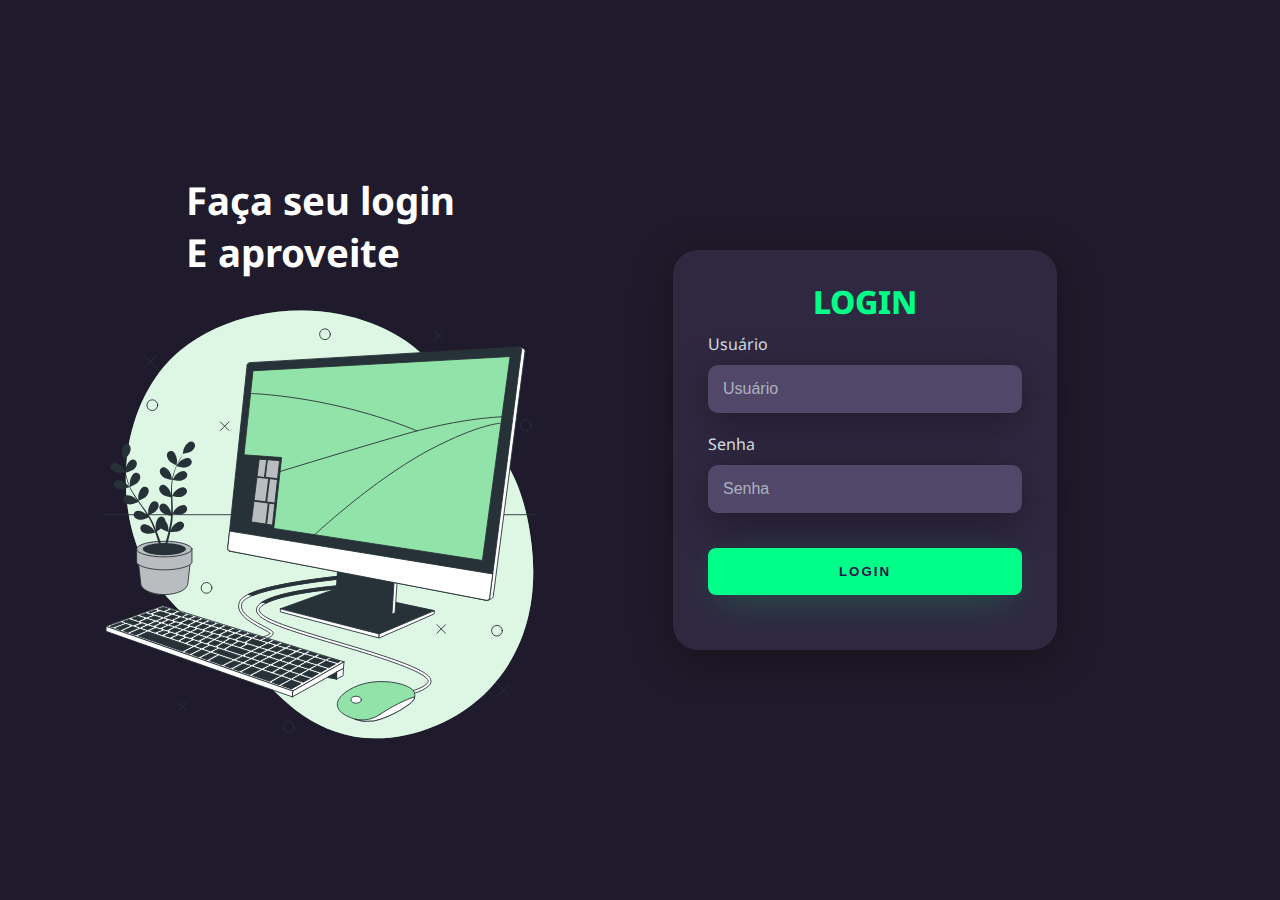
==== login.html @ 9eda525d "Dando inicio ao projeto, fazendo HTML e CSS, e deixando um pouco responsivo." ====
<!DOCTYPE html>
<html lang="pt-br">

<head>
    <meta charset="UTF-8">
    <meta name="viewport" content="width=device-width, initial-scale=1.0">
    <title>Cartão - Login</title>
    <link rel="stylesheet" href="src/login.css">
</head>

<body>
    <div class="main-login">
        <div class="left-login">
            <h1>Faça seu login <br>E aproveite</h1>
            <img src="src/login.svg" class="left-login-img" alt="">
        </div>

        <div class="right-login">
            <div class="card-login">
                <h1>LOGIN</h1>
                <div class="textfield">
                    <label for="user">Usuário</label>
                    <input type="text" name="user" placeholder="Usuário">
                </div>
                <div class="textfield">
                    <label for="pass">Senha</label>
                    <input type="password" name="pass" placeholder="Senha">
                </div>
                <button class="btn-login">Login</button>
            </div>
        </div>
    </div>
</body>

</html>
---- src/login.css ----
@import url('https://fonts.googleapis.com/css2?family=Noto+Sans:ital,wght@0,100..900;1,100..900&display=swap');

body {
    margin: 0;
    font-family: 'Noto Sans', sans-serif;
}

body * {
    box-sizing: border-box;
}

.main-login {
    width: 100vw;
    height: 100vh;
    background: #201b2c;
    display: flex;
    justify-content: center;
    align-items: center;
}

.left-login {
    width: 50vh;
    height: 100vh;
    display: flex;
    justify-content: center;
    align-items: center;
    flex-direction: column;
}

.left-login > h1 {
    color: white;
    font-size: 3vw;
}

.left-login-img {
    width: 35vw;

}

.right-login {
    width: 50vw;
    height: 100vh;
    display: flex;
    justify-content: center;
    align-items: center;
}

.card-login {
    width: 60%;
    display: flex;
    justify-content: center;
    align-items: center;
    flex-direction: column;
    padding: 30px 35px;
    background: #2f2841;
    border-radius: 25px;
    box-shadow: 0 10px 40px #00000056;
}

.card-login > h1 {
    color: #00ff88;
    font-weight: 800;
    margin: 0;
}

.textfield {
    width: 100%;
    display: flex;
    flex-direction: column;
    align-items: flex-start;
    justify-content: center;
    margin: 10px 0;
}

.textfield > input {
    width: 100%;
    border: none;
    border-radius: 10px;
    padding: 15px;
    background: #514869;
    color: #f0ffffde;
    font-size: 12pt;
    box-shadow: 0 10px 40px #00000056;
    outline: none;
    box-sizing: border-box;
}

.textfield > label {
    color: #f0ffffde;
    margin-bottom: 10px;

}

.textfield > input::placeholder {
    color: #F0FFFF94;
}

.btn-login {
    width: 100%;
    padding: 16px 0;
    margin: 25px;
    border: none;
    border-radius: 8px;
    outline: none;
    text-transform: uppercase;
    font-weight: 800;
    letter-spacing: 2px;
    color: #2b134b;
    background: #00ff88;
    cursor: pointer;
    box-shadow: 0 10px 40px -12px #00ff8052;
}

.btn-login:hover {
    background: #2b134b;
    color: #00ff88;
}

@media only screen and (max-width: 950px){
    .card-login{
        width: 85%;
    }
}

@media only screen and (max-width: 600px){
    .main-login {
        flex-direction: column;
    }
    .left-login > h1 {
        display: none;
    }

    .left-login{
        width: 100%;
        height: auto;
    }
    .right-login{
        width: 100%;
        height: auto;
    }

    .left-login-img {
        width: 50vw;
    }

    .card-login {
        width: 90%;
    }
}
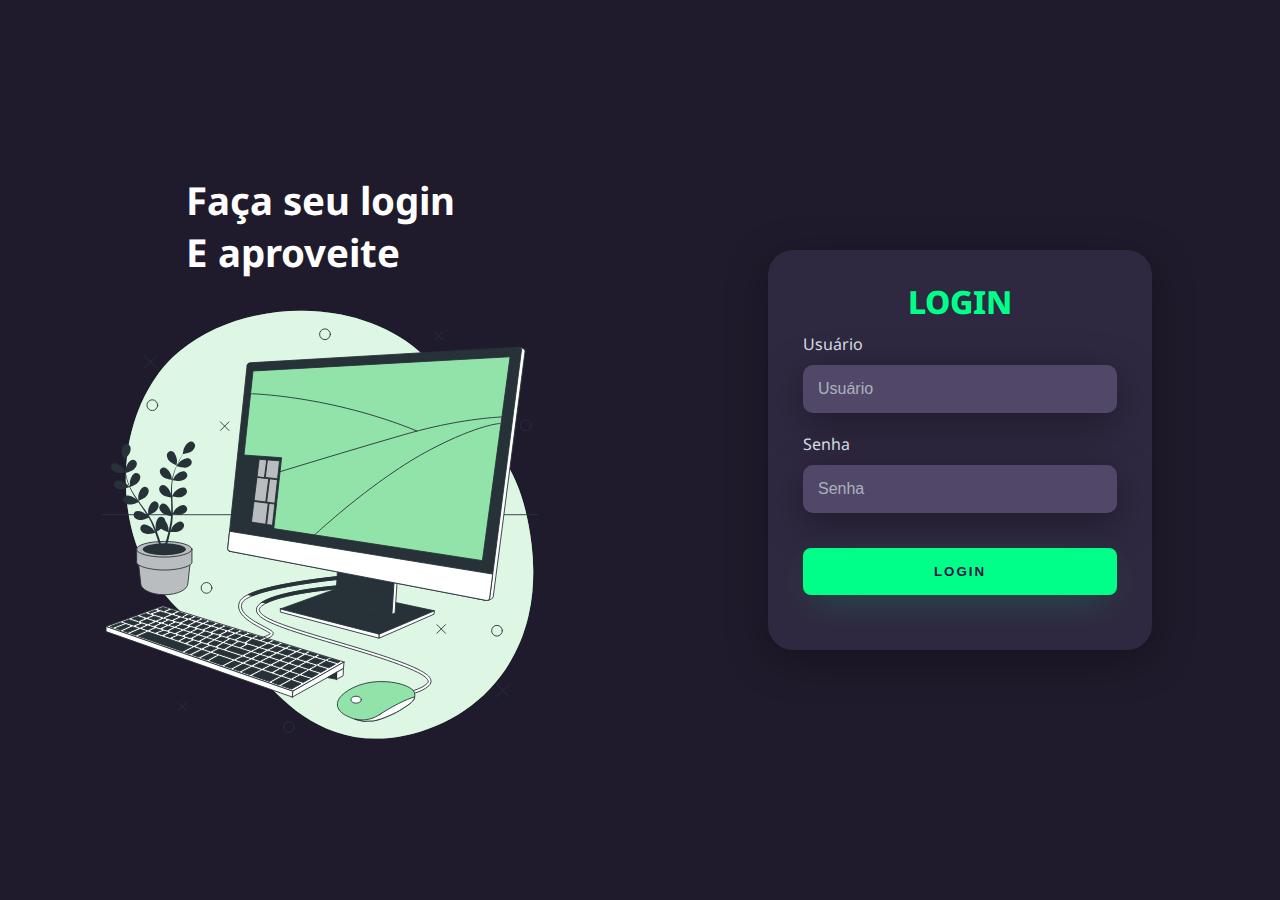
==== commit ddb3af6c: "Fazendo algumas alterações básicas, e melhorando o código, também começando o arquivo principal após" ====
--- a/login.html
+++ b/login.html
@@ -9,26 +9,27 @@
 </head>
 
 <body>
-    <div class="main-login">
-        <div class="left-login">
-            <h1>Faça seu login <br>E aproveite</h1>
-            <img src="src/login.svg" class="left-login-img" alt="">
-        </div>
-
-        <div class="right-login">
-            <div class="card-login">
-                <h1>LOGIN</h1>
-                <div class="textfield">
-                    <label for="user">Usuário</label>
-                    <input type="text" name="user" placeholder="Usuário">
+        <div class="main-login">
+            <div class="left-login">
+                <h1>Faça seu login <br>E aproveite</h1>
+                <img src="src/img/login.svg"" class="left-login-img" alt="">
+            </div>
+        <form action="card/index.php" method="post">
+            <div class="right-login">
+                <div class="card-login">
+                    <h1>LOGIN</h1>
+                    <div class="textfield">
+                        <label for="user">Usuário</label>
+                        <input type="text" name="user" id="user" placeholder="Usuário">
+                    </div>
+                    <div class="textfield">
+                        <label for="pass">Senha</label>
+                        <input type="password" name="pass" id="pass" placeholder="Senha">
+                    </div>
+                    <button class="btn-login">Login</button>
                 </div>
-                <div class="textfield">
-                    <label for="pass">Senha</label>
-                    <input type="password" name="pass" placeholder="Senha">
-                </div>
-                <button class="btn-login">Login</button>
             </div>
-        </div>
+        </form>
     </div>
 </body>
 
--- a/src/login.css
+++ b/src/login.css
@@ -19,7 +19,7 @@
 }
 
 .left-login {
-    width: 50vh;
+    width: 50vw;
     height: 100vh;
     display: flex;
     justify-content: center;
